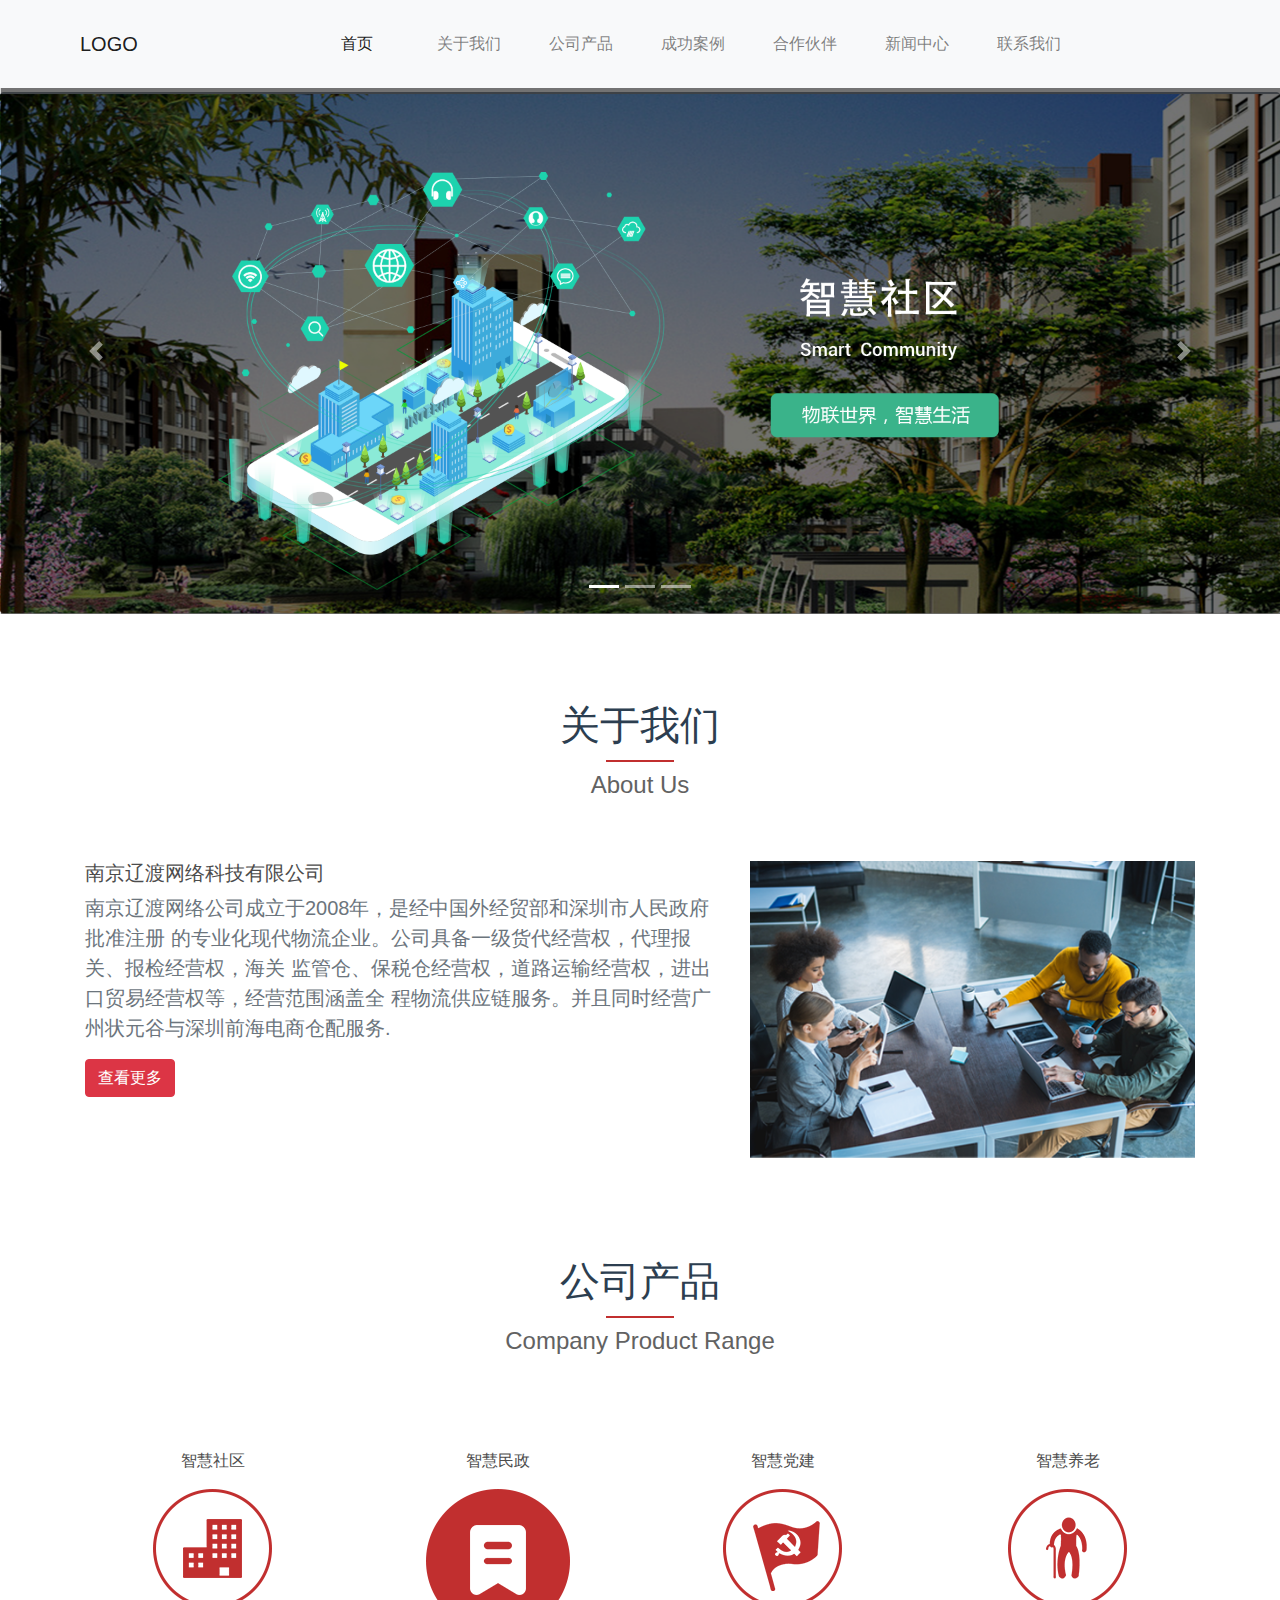
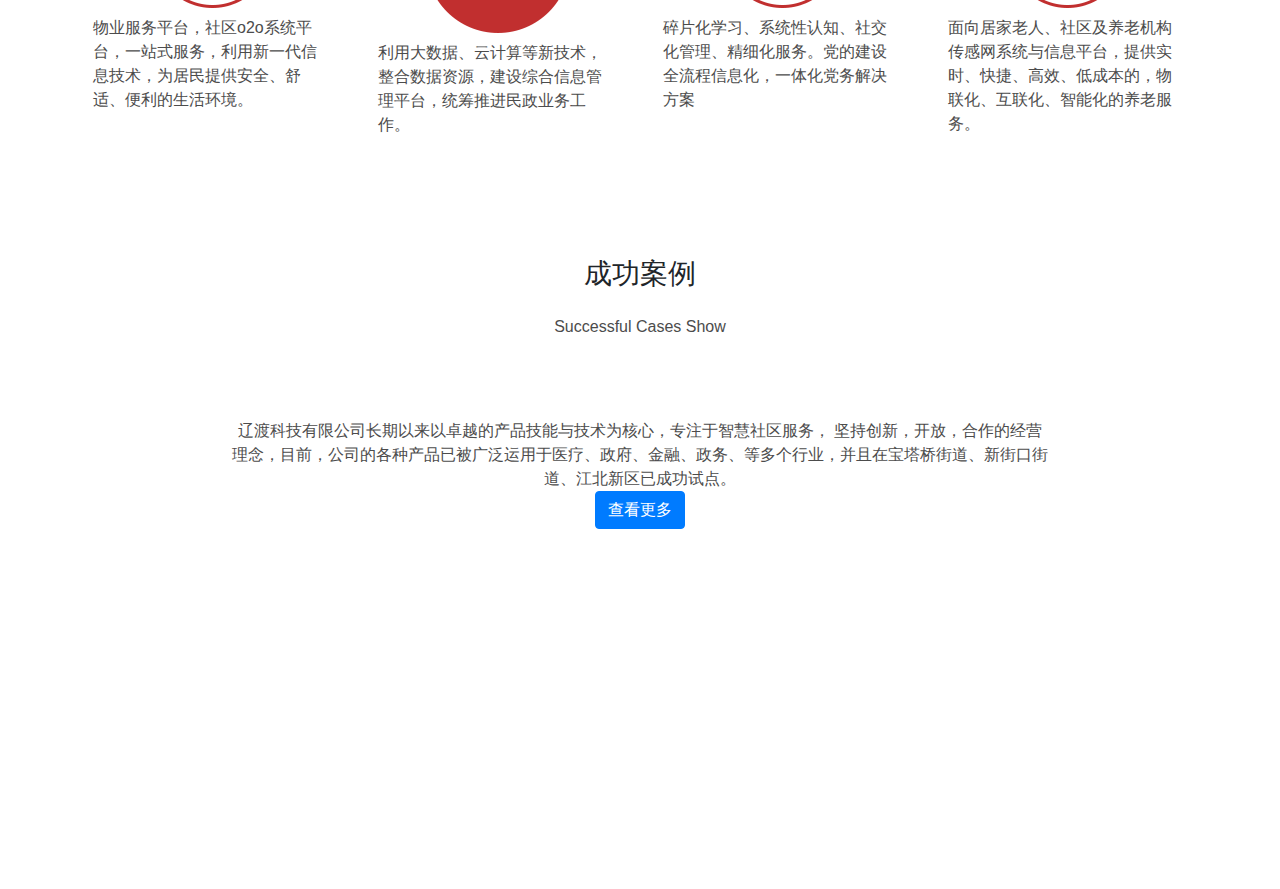
==== index.html @ c4d8506d "第一次提交" ====
<!DOCTYPE html>
<html lang="en">

<head>
  <meta charset="UTF-8">
  <meta name="viewport" content="width=device-width, initial-scale=1.0">
  <meta http-equiv="X-UA-Compatible" content="ie=edge">
  <title>首页</title>
  <link rel="stylesheet" href="css/bootstrap.min.css">
  <script src="js/jquery.min.js"></script>
  <!-- <script src="https://cdn.staticfile.org/popper.js/1.12.5/umd/popper.min.js"></script> -->
  <script src="js/bootstrap.min.js"></script>
  <link rel="stylesheet" href="css/app.css">
</head>

<body>
  <!-- 导航 -->
  <nav class="navbar navbar-expand-md navbar-light bg-light">
    <a class="navbar-brand" href="#">LOGO</a>
    <button class="navbar-toggler" type="button" data-toggle="collapse" data-target="#navbarNavDropdown"
      aria-controls="navbarNavDropdown" aria-expanded="false" aria-label="Toggle navigation">
      <span class="navbar-toggler-icon"></span>
    </button>
    <div class="collapse navbar-collapse justify-content-md-center" id="navbarNavDropdown">
      <ul class="navbar-nav">
        <li class="nav-item active">
          <a class="nav-link" href="#">首页<span class="sr-only">(current)</span></a>
        </li>
        <li class="nav-item">
          <a class="nav-link" href="#">关于我们</a>
        </li>
        <li class="nav-item">
          <a class="nav-link" href="#">公司产品</a>
        </li>
        <li class="nav-item">
          <a class="nav-link" href="#">成功案例</a>
        </li>
        <li class="nav-item">
          <a class="nav-link" href="#">合作伙伴</a>
        </li>
        <li class="nav-item">
          <a class="nav-link" href="#">新闻中心</a>
        </li>
        <li class="nav-item">
          <a class="nav-link" href="#">联系我们</a>
        </li>
      </ul>
    </div>
  </nav>

  <!-- 轮播 -->
  <div id="carouselExampleControls" class="carousel slide" data-ride="carousel">
    <ul class="carousel-indicators">
      <li data-target="#demo" data-slide-to="0" class="active"></li>
      <li data-target="#demo" data-slide-to="1"></li>
      <li data-target="#demo" data-slide-to="2"></li>
    </ul>
    <div class="carousel-inner">
      <div class="carousel-item active">
        <img class="d-block w-100" src="img/web/banner.png" alt="First slide">
      </div>
      <div class="carousel-item">
        <img class="d-block w-100" src="img/web/banner.png" alt="Second slide">
      </div>
      <div class="carousel-item">
        <img class="d-block w-100" src="img/web/banner.png" alt="Third slide">
      </div>
    </div>
    <a class="carousel-control-prev" href="#carouselExampleControls" role="button" data-slide="prev">
      <span class="carousel-control-prev-icon" aria-hidden="true"></span>
      <span class="sr-only">Previous</span>
    </a>
    <a class="carousel-control-next" href="#carouselExampleControls" role="button" data-slide="next">
      <span class="carousel-control-next-icon" aria-hidden="true"></span>
      <span class="sr-only">Next</span>
    </a>
  </div>

  <!-- 关于我们 -->
  <div class="container-fluid mt-5 mb-5">
      <div class="container intro-title text-center mt-5 p-5">
          <h3>关于我们</h3>
          <img src="img/web/line.png" alt="">
          <p>About Us</p>
      </div>
    <div class="container">
      <div class="row">
        <div class="col-lg-7">
          <h5>南京辽渡网络科技有限公司</h5>
          <p class="lead text-muted">南京辽渡网络公司成立于2008年，是经中国外经贸部和深圳市人民政府批准注册
            的专业化现代物流企业。公司具备一级货代经营权，代理报关、报检经营权，海关
            监管仓、保税仓经营权，道路运输经营权，进出口贸易经营权等，经营范围涵盖全
            程物流供应链服务。并且同时经营广州状元谷与深圳前海电商仓配服务.
          </p>
          <a href="#" class="btn btn-danger">查看更多</a>
        </div>
        <div class="col-lg-5">
          <img src="img/web/about-us.png" class="img-responsive" alt="">
        </div>
      </div>
    </div>
  </div>

  <!-- 公司产品 -->
  <div class="container-fluid mt-5 pt-1 main-product">
      <div class="container intro-title text-center mt-5 pt-2">
          <h3>公司产品</h3>
          <img src="img/web/line.png" alt="">
          <p>Company Product Range</p>
      </div>
      <div class="container pt-5">
          <div class="row mt-2">
              <div class="col-lg-3 text-center product-item pt-4">
                  <p class="product-item-title">智慧社区</p>
                  <img src="img/web/product-shequ.png" alt="">
                  <p class="product-item-content text-left p-2">物业服务平台，社区o2o系统平台，一站式服务，利用新一代信息技术，为居民提供安全、舒适、便利的生活环境。</p>
              </div>
              <div class="col-lg-3 text-center product-item-active pt-4">
                  <p class="product-item-title">智慧民政</p>
                  <img src="img/web/product-minzheng.png" alt="">
                  <p class="product-item-content text-left p-2">利用大数据、云计算等新技术，整合数据资源，建设综合信息管理平台，统筹推进民政业务工作。</p>
              </div>
              <div class="col-lg-3 text-center product-item pt-4">
                  <p class="product-item-title">智慧党建</p>
                  <img src="img/web/product-dangjian.png" alt="">
                  <p class="product-item-content text-left p-2">碎片化学习、系统性认知、社交化管理、精细化服务。党的建设全流程信息化，一体化党务解决方案</p>
              </div>
              <div class="col-lg-3 text-center product-item pt-4">
                  <p class="product-item-title">智慧养老</p>
                  <img src="img/web/product-older.png" alt="">
                  <p class="product-item-content text-left p-2">面向居家老人、社区及养老机构传感网系统与信息平台，提供实时、快捷、高效、低成本的，物联化、互联化、智能化的养老服务。</p>
              </div>
          </div>
      </div>
  </div>

  <!-- 成功案例 -->
  <div class="main text-center">
    <h3>成功案例</h3>
    <p>Successful Cases Show</p>
    <div class="container success-case">
      <div class="row">
        <p>辽渡科技有限公司长期以来以卓越的产品技能与技术为核心，专注于智慧社区服务，
          坚持创新，开放，合作的经营理念，目前，公司的各种产品已被广泛运用于医疗、政府、金融、政务、等多个行业，并且在宝塔桥街道、新街口街道、江北新区已成功试点。</p>
      </div>
      <a href="#" class="btn btn-primary">查看更多</a>

    </div>
  </div>





  <br><br>
  <br><br><br><br><br><br><br><br><br>
</body>

</html>
---- css/app.css ----
*{
  margin: 0px;
  padding:0px;
}
/* intro item */
/*intro item*/
.intro-title h3{font-size: 40px;line-height: 30px;letter-spacing: 0px;color: #2c3e50;}
.intro-title img{width:68px;}
.intro-title p{font-size: 24px;font-weight: normal;font-stretch: normal;line-height: 25px;color: #626262;}

h5,p{
  color: #4c4c4c;
}
/* 导航 */
@media (min-width: 768px) {
  .navbar{
    padding: 1.5rem 3rem;
    padding-left: 5rem
  }
  .nav-item  a {
    text-align: center;
    width: 7rem;
  }
}

/* 关于我们 */

.main {
  margin-bottom: 3rem;
}
@media (min-width: 768px) {
  .main {
    padding-top: 6rem;
    padding-bottom: 3rem;
  }
  .main h3{
    margin-bottom:1.5rem;
  }
  .main h5{
    margin-bottom:1rem;
  }
  .main>p {
    margin-bottom:5rem;
  }
  
}
@media (max-width: 767px) {
  .main {
    padding-top: 4rem;
  }
  .main .btn{
    margin-bottom: 1rem;
  }
}
.img-responsive {
  display: block;
  height: auto;
  max-width: 100%;
}
/* 公司产品 */
@media (max-width: 767px) {
  .com-pd p{
    padding: 1rem 2rem 2rem;
  }
}
@media (min-width: 768px) {
  .com-pd p{
    margin-top:2rem
 }
}

/* 成功案例 */
@media (max-width: 767px) {
  .success-case p{
    padding: 1rem 2rem 2rem;
  }
}
@media (min-width: 768px) {
  .success-case p{
    margin:0rem 10rem
 }
}
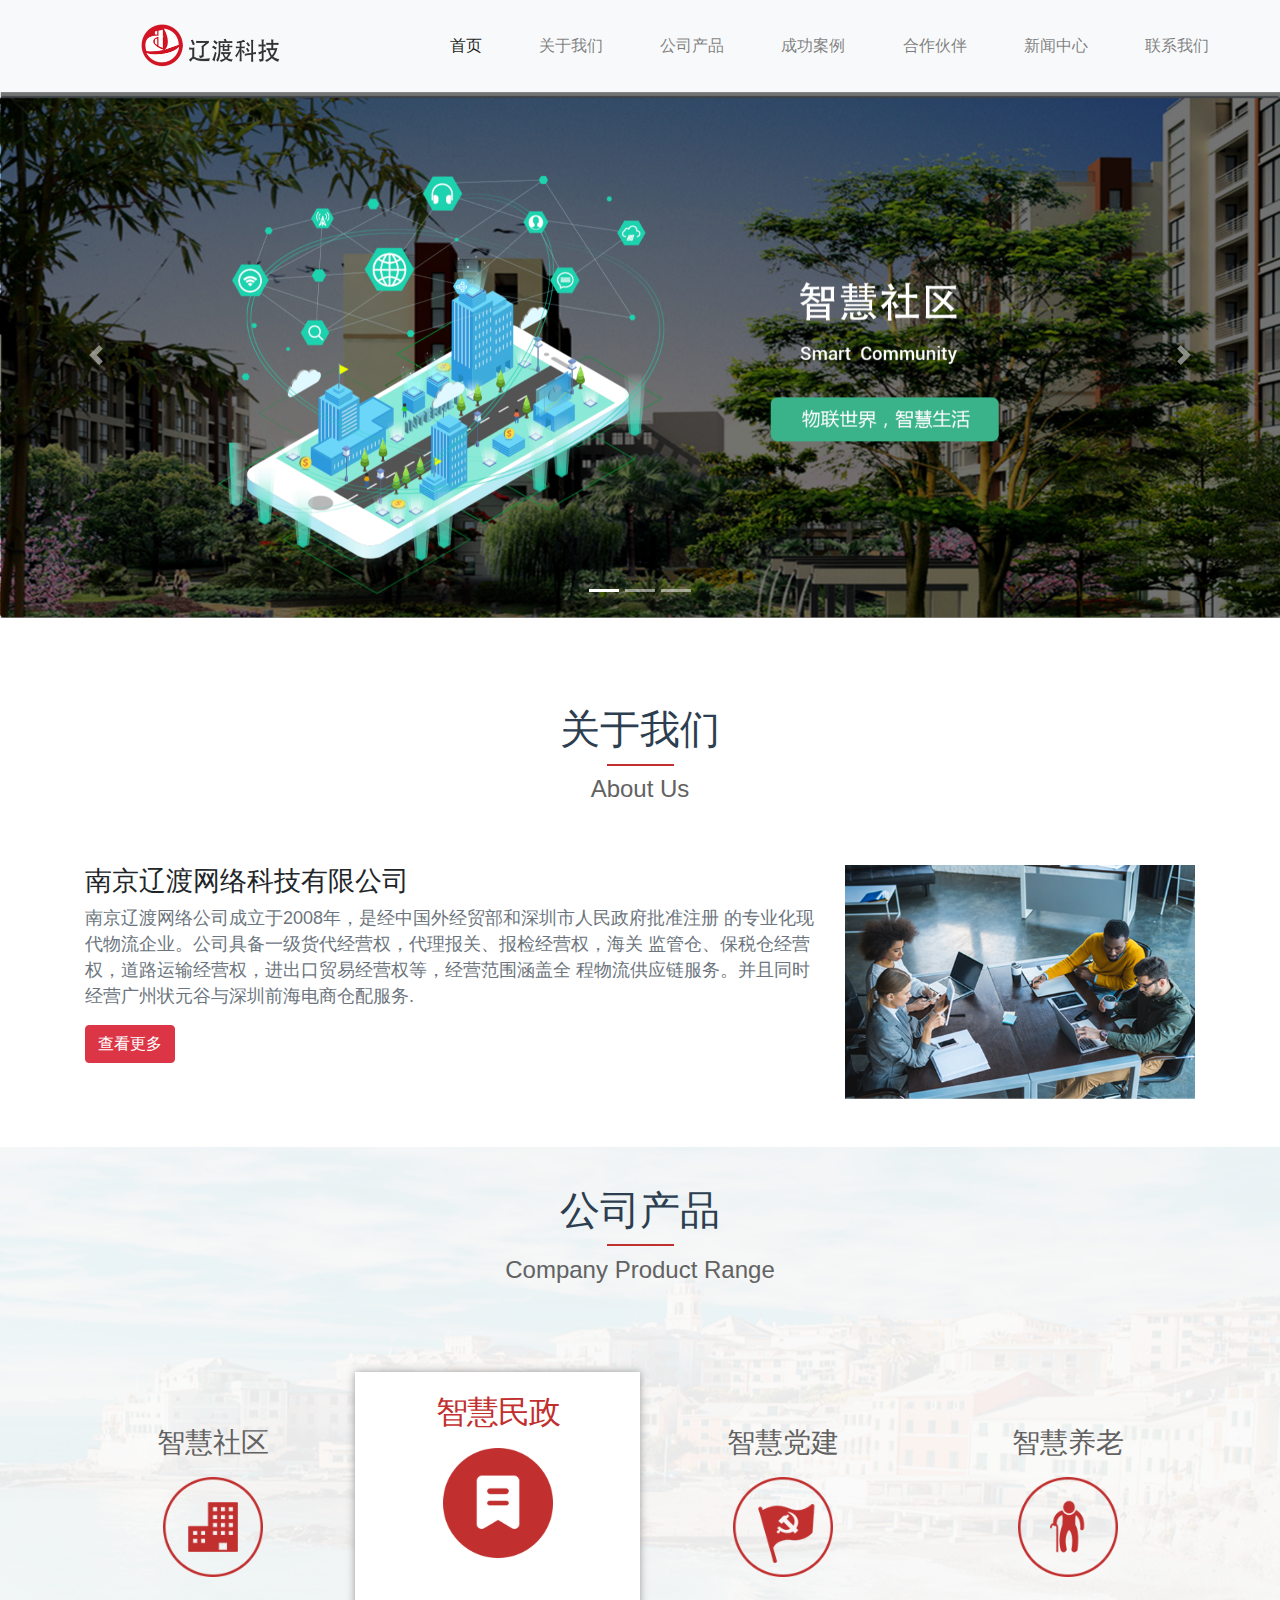
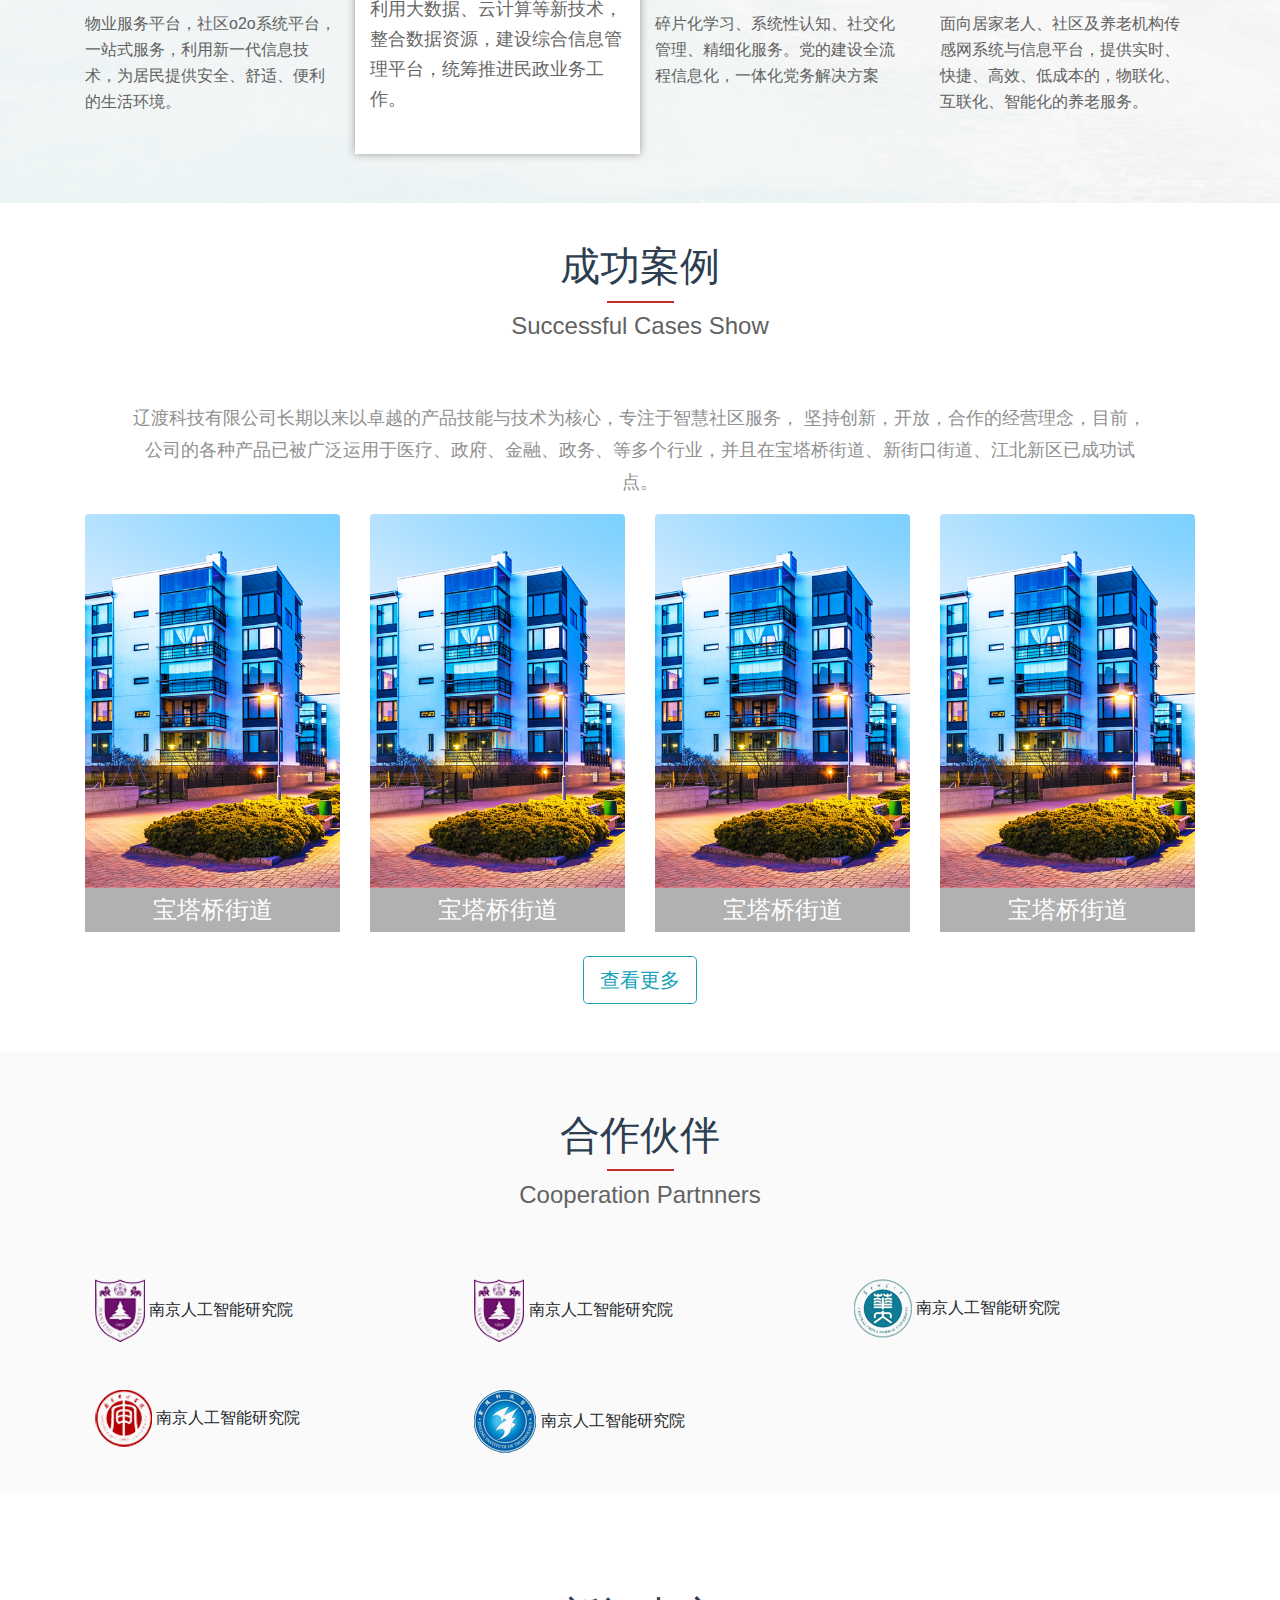
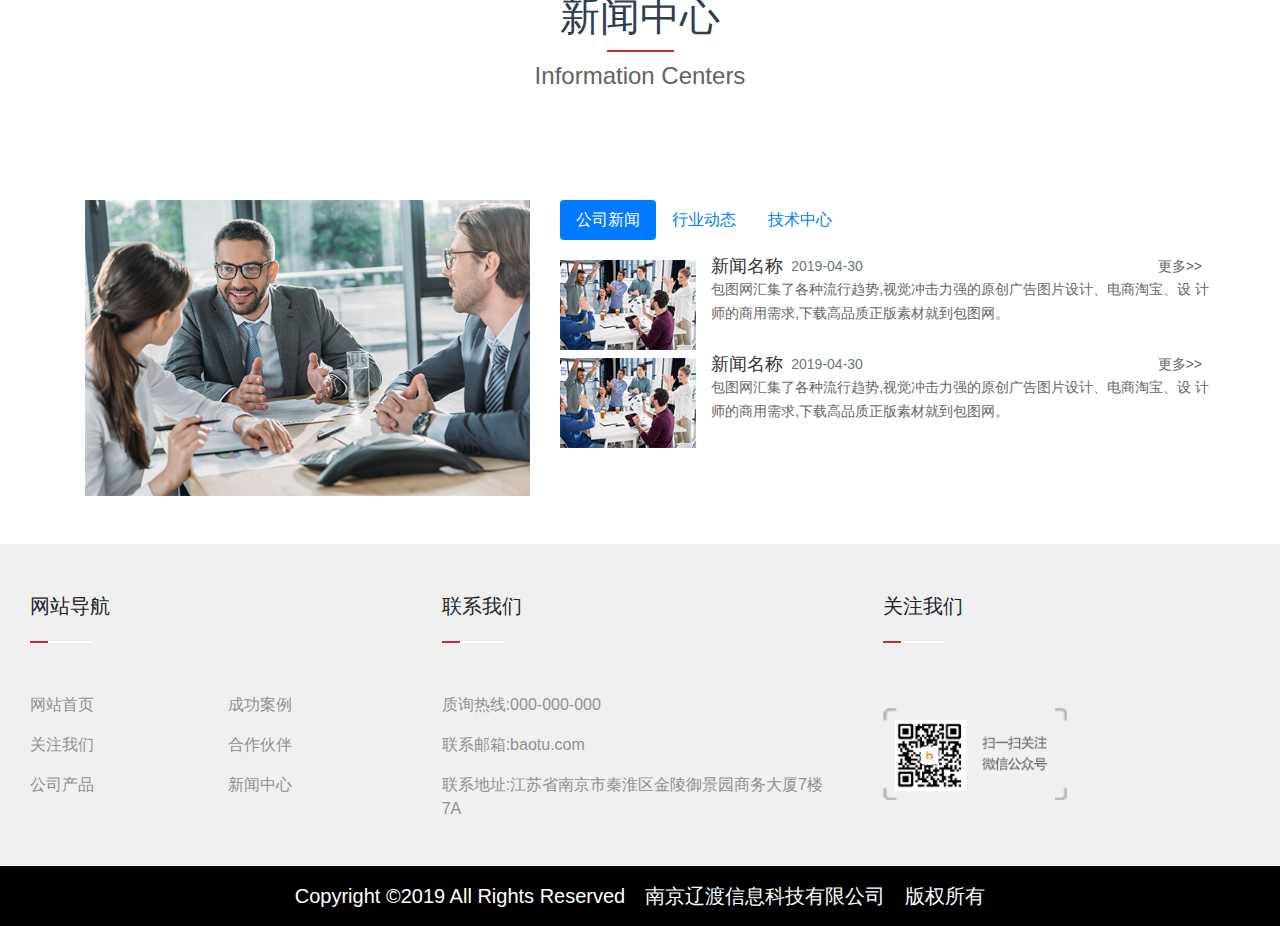
==== commit 7e95b095: "第一次提交" ====
--- a/index.html
+++ b/index.html
@@ -8,45 +8,49 @@
   <title>首页</title>
   <link rel="stylesheet" href="css/bootstrap.min.css">
   <script src="js/jquery.min.js"></script>
-  <!-- <script src="https://cdn.staticfile.org/popper.js/1.12.5/umd/popper.min.js"></script> -->
   <script src="js/bootstrap.min.js"></script>
   <link rel="stylesheet" href="css/app.css">
 </head>
 
 <body>
   <!-- 导航 -->
-  <nav class="navbar navbar-expand-md navbar-light bg-light">
-    <a class="navbar-brand" href="#">LOGO</a>
-    <button class="navbar-toggler" type="button" data-toggle="collapse" data-target="#navbarNavDropdown"
-      aria-controls="navbarNavDropdown" aria-expanded="false" aria-label="Toggle navigation">
-      <span class="navbar-toggler-icon"></span>
-    </button>
-    <div class="collapse navbar-collapse justify-content-md-center" id="navbarNavDropdown">
-      <ul class="navbar-nav">
-        <li class="nav-item active">
-          <a class="nav-link" href="#">首页<span class="sr-only">(current)</span></a>
-        </li>
-        <li class="nav-item">
-          <a class="nav-link" href="#">关于我们</a>
-        </li>
-        <li class="nav-item">
-          <a class="nav-link" href="#">公司产品</a>
-        </li>
-        <li class="nav-item">
-          <a class="nav-link" href="#">成功案例</a>
-        </li>
-        <li class="nav-item">
-          <a class="nav-link" href="#">合作伙伴</a>
-        </li>
-        <li class="nav-item">
-          <a class="nav-link" href="#">新闻中心</a>
-        </li>
-        <li class="nav-item">
-          <a class="nav-link" href="#">联系我们</a>
-        </li>
-      </ul>
-    </div>
-  </nav>
+  <header class="container-fluid p-0">
+    <nav class="navbar navbar-expand-md navbar-light bg-light container-fluid px-0 py-3 mx-0">
+      <div class=" col text-center"><img class="navbar-brand m-0" href="#" style="width:150px;"
+          src="img/web/logo.png"></img></div>
+      <button class="navbar-toggler mr-2" type="button" data-toggle="collapse" data-target="#navbarNavDropdown"
+        aria-controls="navbarNavDropdown" aria-expanded="false" aria-label="Toggle navigation">
+        <span class="navbar-toggler-icon"></span>
+      </button>
+      <div class="col-md-8">
+        <div class="collapse navbar-collapse justify-content-md-center" id="navbarNavDropdown">
+          <ul class="navbar-nav d-flex justify-content-between w-100 pr-5">
+            <li class="nav-item active">
+              <a class="nav-link" href="#">首页<span class="sr-only">(current)</span></a>
+            </li>
+            <li class="nav-item">
+              <a class="nav-link" href="#">关于我们</a>
+            </li>
+            <li class="nav-item">
+              <a class="nav-link" href="#">公司产品</a>
+            </li>
+            <li class="nav-item">
+              <a class="nav-link" href="#">成功案例</a>
+            </li>
+            <li class="nav-item">
+              <a class="nav-link" href="#">合作伙伴</a>
+            </li>
+            <li class="nav-item">
+              <a class="nav-link" href="#">新闻中心</a>
+            </li>
+            <li class="nav-item">
+              <a class="nav-link" href="#">联系我们</a>
+            </li>
+          </ul>
+        </div>
+      </div>
+    </nav>
+  </header>
 
   <!-- 轮播 -->
   <div id="carouselExampleControls" class="carousel slide" data-ride="carousel">
@@ -77,83 +81,292 @@
   </div>
 
   <!-- 关于我们 -->
-  <div class="container-fluid mt-5 mb-5">
-      <div class="container intro-title text-center mt-5 p-5">
-          <h3>关于我们</h3>
-          <img src="img/web/line.png" alt="">
-          <p>About Us</p>
-      </div>
-    <div class="container">
+  <section id="home_about">
+    <div class="container-fluid mt-5 mb-md-5">
+      <div class="container text-center mt-5 p-md-5">
+        <h3 class="title-CN">关于我们</h3>
+        <img src="img/web/line.png" alt="">
+        <p class="title-EN">About Us</p>
+      </div>
+      <div class="container">
+        <div class="row">
+          <div class="col-md-8">
+            <h5 class="about-title">南京辽渡网络科技有限公司</h5>
+            <p class="lead text-muted about-p">南京辽渡网络公司成立于2008年，是经中国外经贸部和深圳市人民政府批准注册
+              的专业化现代物流企业。公司具备一级货代经营权，代理报关、报检经营权，海关
+              监管仓、保税仓经营权，道路运输经营权，进出口贸易经营权等，经营范围涵盖全
+              程物流供应链服务。并且同时经营广州状元谷与深圳前海电商仓配服务.
+            </p>
+            <a href="#" class="btn btn-danger mb-3">查看更多</a>
+          </div>
+          <div class="col-md-4">
+            <img src="img/web/about-us.png" class="img-responsive w-100 " alt="">
+          </div>
+        </div>
+      </div>
+    </div>
+  </section>
+
+  <!-- 公司产品 -->
+  <section id="home_product">
+    <div class="container-fluid mt-md-5 pb-md-5 main-product">
+      <div class="container text-center mt-5 p-md-5">
+        <h3 class="title-CN">公司产品</h3>
+        <img src="img/web/line.png" alt="">
+        <p class="title-EN">Company Product Range</p>
+      </div>
+      <div class="container pt-xl-5">
+        <div class="row mt-2 text-center">
+          <div class="col-md-3 col-6 product-item pt-4">
+            <h3 class="product-title ">智慧社区</h3>
+            <img src="img/web/product-shequ.png" alt="">
+            <p class="product-p text-left py-md-4">物业服务平台，社区o2o系统平台，一站式服务，利用新一代信息技术，为居民提供安全、舒适、便利的生活环境。</p>
+          </div>
+          <div class="col-md-3 col-6 item-active pt-4">
+            <h3 class="product-title ">智慧民政</h3>
+            <img src="img/web/product-minzheng.png" alt="">
+            <p class="product-p text-left py-md-4">利用大数据、云计算等新技术，整合数据资源，建设综合信息管理平台，统筹推进民政业务工作。</p>
+          </div>
+          <div class="col-md-3 col-6 product-item pt-4">
+            <h3 class="product-title ">智慧党建</h3>
+            <img src="img/web/product-dangjian.png" alt="">
+            <p class="product-p text-left py-md-4">碎片化学习、系统性认知、社交化管理、精细化服务。党的建设全流程信息化，一体化党务解决方案</p>
+          </div>
+          <div class="col-md-3 col-6 product-item pt-4">
+            <h3 class="product-title ">智慧养老</h3>
+            <img src="img/web/product-older.png" alt="">
+            <p class="product-p text-left py-md-4">面向居家老人、社区及养老机构传感网系统与信息平台，提供实时、快捷、高效、低成本的，物联化、互联化、智能化的养老服务。</p>
+          </div>
+        </div>
+      </div>
+    </div>
+  </section>
+
+  <!-- 成功案例 -->
+  <section id="home_case">
+    <div class="container-fluid text-center  my-5">
+      <div class="container  mt-5 px-md-5">
+        <h3 class="title-CN">成功案例</h3>
+        <img src="img/web/line.png" alt="">
+        <p class="title-EN">Successful Cases Show</p>
+        <p class="container text-center pt-md-5 case-p">
+          辽渡科技有限公司长期以来以卓越的产品技能与技术为核心，专注于智慧社区服务，
+          坚持创新，开放，合作的经营理念，目前，公司的各种产品已被广泛运用于医疗、政府、金融、政务、等多个行业，并且在宝塔桥街道、新街口街道、江北新区已成功试点。
+        </p>
+      </div>
+      <div class="container">
+        <div class="row main-case-show ">
+          <figure class="col-md-3 mb-2 figure">
+            <img src="img/web/main-case-show01.png" class="figure-img img-fluid rounded-top mb-0" alt="">
+            <figcaption class="figure-caption">宝塔桥街道</figcaption>
+          </figure>
+          <figure class="col-md-3 mb-2 figure">
+            <img src="img/web/main-case-show01.png" class="figure-img img-fluid rounded-top mb-0" alt="">
+            <figcaption class="figure-caption">宝塔桥街道</figcaption>
+          </figure>
+          <figure class="col-md-3 mb-2 figure">
+            <img src="img/web/main-case-show01.png" class="figure-img img-fluid rounded-top mb-0" alt="">
+            <figcaption class="figure-caption">宝塔桥街道</figcaption>
+          </figure>
+          <figure class="col-md-3 mb-2 figure">
+            <img src="img/web/main-case-show01.png" class="figure-img img-fluid rounded-top mb-0" alt="">
+            <figcaption class="figure-caption">宝塔桥街道</figcaption>
+          </figure>
+        </div>
+      </div>
+      <div class="container text-center mt-3">
+        <a href="#" class="btn btn-outline-info btn-lg">查看更多</a>
+      </div>
+    </div>
+  </section>
+
+  <!-- 合作伙伴 -->
+  <section id="home_partner">
+    <div class="container-fluid mt-5 pt-1 main-parterner">
+      <div class="container intro-title text-center mt-md-5 p-3">
+        <h3 class="title-CN">合作伙伴</h3>
+        <img src="img/web/line.png" alt="">
+        <p class="title-EN">Cooperation Partnners</p>
+      </div>
+      <div class="container p-3">
+        <div class="row parterner-school">
+          <div class="col-4 p-4">
+            <img src="img/web/school01.png" alt="">
+            <span>南京人工智能研究院</span>
+          </div>
+          <div class="col-4 p-4">
+            <img src="img/web/school01.png" alt="">
+            <span>南京人工智能研究院</span>
+          </div>
+          <div class="col-4 p-4">
+            <img src="img/web/school02.png" alt="">
+            <span>南京人工智能研究院</span>
+          </div>
+          <div class="col-4 p-4">
+            <img src="img/web/school03.png" alt="">
+            <span>南京人工智能研究院</span>
+          </div>
+          <div class="col-4 p-4">
+            <img src="img/web/school04.png" alt="">
+            <span>南京人工智能研究院</span>
+          </div>
+        </div>
+      </div>
+    </div>
+  </section>
+
+  <!-- 新闻中心 -->
+  <section id="home_infor">
+    <div class="container-fluid mt-5 mb-md-5">
+      <div class="container text-center mt-5 p-md-5">
+        <h3 class="title-CN">新闻中心</h3>
+        <img src="img/web/line.png" alt="">
+        <p class="title-EN">Information Centers</p>
+      </div>
+    </div>
+    <div class="container mb-md-5">
       <div class="row">
-        <div class="col-lg-7">
-          <h5>南京辽渡网络科技有限公司</h5>
-          <p class="lead text-muted">南京辽渡网络公司成立于2008年，是经中国外经贸部和深圳市人民政府批准注册
-            的专业化现代物流企业。公司具备一级货代经营权，代理报关、报检经营权，海关
-            监管仓、保税仓经营权，道路运输经营权，进出口贸易经营权等，经营范围涵盖全
-            程物流供应链服务。并且同时经营广州状元谷与深圳前海电商仓配服务.
-          </p>
-          <a href="#" class="btn btn-danger">查看更多</a>
-        </div>
-        <div class="col-lg-5">
-          <img src="img/web/about-us.png" class="img-responsive" alt="">
-        </div>
-      </div>
-    </div>
-  </div>
-
-  <!-- 公司产品 -->
-  <div class="container-fluid mt-5 pt-1 main-product">
-      <div class="container intro-title text-center mt-5 pt-2">
-          <h3>公司产品</h3>
-          <img src="img/web/line.png" alt="">
-          <p>Company Product Range</p>
-      </div>
-      <div class="container pt-5">
-          <div class="row mt-2">
-              <div class="col-lg-3 text-center product-item pt-4">
-                  <p class="product-item-title">智慧社区</p>
-                  <img src="img/web/product-shequ.png" alt="">
-                  <p class="product-item-content text-left p-2">物业服务平台，社区o2o系统平台，一站式服务，利用新一代信息技术，为居民提供安全、舒适、便利的生活环境。</p>
-              </div>
-              <div class="col-lg-3 text-center product-item-active pt-4">
-                  <p class="product-item-title">智慧民政</p>
-                  <img src="img/web/product-minzheng.png" alt="">
-                  <p class="product-item-content text-left p-2">利用大数据、云计算等新技术，整合数据资源，建设综合信息管理平台，统筹推进民政业务工作。</p>
-              </div>
-              <div class="col-lg-3 text-center product-item pt-4">
-                  <p class="product-item-title">智慧党建</p>
-                  <img src="img/web/product-dangjian.png" alt="">
-                  <p class="product-item-content text-left p-2">碎片化学习、系统性认知、社交化管理、精细化服务。党的建设全流程信息化，一体化党务解决方案</p>
-              </div>
-              <div class="col-lg-3 text-center product-item pt-4">
-                  <p class="product-item-title">智慧养老</p>
-                  <img src="img/web/product-older.png" alt="">
-                  <p class="product-item-content text-left p-2">面向居家老人、社区及养老机构传感网系统与信息平台，提供实时、快捷、高效、低成本的，物联化、互联化、智能化的养老服务。</p>
-              </div>
-          </div>
-      </div>
-  </div>
-
-  <!-- 成功案例 -->
-  <div class="main text-center">
-    <h3>成功案例</h3>
-    <p>Successful Cases Show</p>
-    <div class="container success-case">
-      <div class="row">
-        <p>辽渡科技有限公司长期以来以卓越的产品技能与技术为核心，专注于智慧社区服务，
-          坚持创新，开放，合作的经营理念，目前，公司的各种产品已被广泛运用于医疗、政府、金融、政务、等多个行业，并且在宝塔桥街道、新街口街道、江北新区已成功试点。</p>
-      </div>
-      <a href="#" class="btn btn-primary">查看更多</a>
-
-    </div>
-  </div>
-
-
-
-
-
-  <br><br>
-  <br><br><br><br><br><br><br><br><br>
+        <div class="col-md-5">
+          <img src="img/web/news-pic.png" class="img-responsive w-100 d-none d-md-block" alt="">
+        </div>
+        <div class="col-md-7">
+          <ul class="nav nav-pills mb-3" id="pills-tab" role="tablist">
+            <li class="nav-item">
+              <a class="nav-link active" id="pills-home-tab" data-toggle="pill" href="#pills-home" role="tab"
+                aria-controls="pills-home" aria-selected="true">公司新闻</a>
+            </li>
+            <li class="nav-item">
+              <a class="nav-link" id="pills-profile-tab" data-toggle="pill" href="#pills-profile" role="tab"
+                aria-controls="pills-profile" aria-selected="false">行业动态</a>
+            </li>
+            <li class="nav-item">
+              <a class="nav-link" id="pills-contact-tab" data-toggle="pill" href="#pills-contact" role="tab"
+                aria-controls="pills-contact" aria-selected="false">技术中心</a>
+            </li>
+          </ul>
+          <div class="tab-content" id="pills-tabContent">
+            <div class="tab-pane fade show active" id="pills-home" role="tabpanel" aria-labelledby="pills-home-tab">
+              <div class="row p-0 tab-news-item">
+                <div class="col-3"><img src="img/web/news-pic01.png" class="w-100 img-responsive py-1" alt=""></div>
+                <div class="col-9 p-0">
+                  <h4 class="float-left mb-0">新闻名称</h4>
+                  <span class="float-left pl-2 text-muted">2019-04-30</span>
+                  <a href="#" class="float-right pr-2">更多&gt;&gt;</a>
+                  <p>包图网汇集了各种流行趋势,视觉冲击力强的原创广告图片设计、电商淘宝、设
+                    计师的商用需求,下载高品质正版素材就到包图网。</p>
+                </div>
+              </div>
+              <div class="row p-0 tab-news-item">
+                <div class="col-3"><img src="img/web/news-pic01.png" class="w-100 img-responsive py-1" alt=""></div>
+                <div class="col-9 p-0">
+                  <h4 class="float-left mb-0">新闻名称</h4>
+                  <span class="float-left pl-2 text-muted">2019-04-30</span>
+                  <a href="#" class="float-right pr-2">更多&gt;&gt;</a>
+                  <p>包图网汇集了各种流行趋势,视觉冲击力强的原创广告图片设计、电商淘宝、设
+                    计师的商用需求,下载高品质正版素材就到包图网。</p>
+                </div>
+              </div>
+            </div>
+            <div class="tab-pane fade" id="pills-profile" role="tabpanel" aria-labelledby="pills-profile-tab">
+              <div class="row p-0 tab-news-item">
+                <div class="col-3"><img src="img/web/news-pic01.png" class="w-100 img-responsive py-1" alt=""></div>
+                <div class="col-9 p-0">
+                  <h4 class="float-left mb-0">新闻名称</h4>
+                  <span class="float-left pl-2 text-muted">2019-04-30</span>
+                  <a href="#" class="float-right pr-2">更多&gt;&gt;</a>
+                  <p>包图网汇集了各种流行趋势,视觉冲击力强的原创广告图片设计、电商淘宝、设
+                    计师的商用需求,下载高品质正版素材就到包图网。</p>
+                </div>
+              </div>
+            </div>
+            <div class="tab-pane fade" id="pills-contact" role="tabpanel" aria-labelledby="pills-contact-tab">
+              <div class="row p-0 tab-news-item">
+                <div class="col-3"><img src="img/web/news-pic01.png" class="w-100 img-responsive py-1" alt=""></div>
+                <div class="col-9 p-0">
+                  <h4 class="float-left mb-0">新闻名称</h4>
+                  <span class="float-left pl-2 text-muted">2019-04-30</span>
+                  <a href="#" class="float-right pr-2">更多&gt;&gt;</a>
+                  <p>包图网汇集了各种流行趋势,视觉冲击力强的原创广告图片设计、电商淘宝、设
+                    计师的商用需求,下载高品质正版素材就到包图网。</p>
+                </div>
+              </div>
+              <div class="row p-0 tab-news-item">
+                <div class="col-3"><img src="img/web/news-pic01.png" class="w-100 img-responsive py-1" alt=""></div>
+                <div class="col-9 p-0">
+                  <h4 class="float-left mb-0">新闻名称</h4>
+                  <span class="float-left pl-2 text-muted">2019-04-30</span>
+                  <a href="#" class="float-right pr-2">更多&gt;&gt;</a>
+                  <p>包图网汇集了各种流行趋势,视觉冲击力强的原创广告图片设计、电商淘宝、设
+                    计师的商用需求,下载高品质正版素材就到包图网。</p>
+                </div>
+              </div>
+              <div class="row p-0 tab-news-item">
+                <div class="col-3"><img src="img/web/news-pic01.png" class="w-100 img-responsive py-1" alt=""></div>
+                <div class="col-9 p-0">
+                  <h4 class="float-left mb-0">新闻名称</h4>
+                  <span class="float-left pl-2 text-muted">2019-04-30</span>
+                  <a href="#" class="float-right pr-2">更多&gt;&gt;</a>
+                  <p>包图网汇集了各种流行趋势,视觉冲击力强的原创广告图片设计、电商淘宝、设
+                    计师的商用需求,下载高品质正版素材就到包图网。</p>
+                </div>
+              </div>
+            </div>
+          </div>
+        </div>
+
+      </div>
+    </div>
+  </section>
+
+  <!-- 页尾 -->
+  <footer class="container-fluid mt-5">
+    <div class="row">
+      <div class="col-6 col-md-4">
+        <div class="container">
+          <h5>网站导航</h5>
+          <img src="img/web/line2.png" alt="">
+          <div class="cointer">
+            <div class="row">
+              <div class="col-12 col-md-6">
+                <p>网站首页</p>
+                <p>关注我们</p>
+                <p>公司产品</p>
+              </div>
+              <div class="col-12 col-md-6">
+                <p>成功案例</p>
+                <p>合作伙伴</p>
+                <p>新闻中心</p>
+              </div>
+            </div>
+          </div>
+        </div>
+      </div>
+      <div class="col-6 col-md-4">
+        <h5>联系我们</h5>
+        <img src="img/web/line2.png" alt="">
+        <p>质询热线:000-000-000</p>
+        <p>联系邮箱:baotu.com</p>
+        <p>联系地址:江苏省南京市秦淮区金陵御景园商务大厦7楼7A</p>
+      </div>
+      <div class="col-6 col-md-4">
+        <div class="container pb-3">
+          <h5>关注我们</h5>
+          <img src="img/web/line2.png" alt="">
+          <div class="container">
+            <div class="row ">
+              <img src="img/web/erweima.png" alt="" class="w-50 img-responsive">
+            </div>
+          </div>
+        </div>
+      </div>
+    </div>
+  </footer>
+  <div class="container-fluid footer-cp text-center">
+    Copyright ©2019 All Rights Reserved　南京辽渡信息科技有限公司　版权所有
+    <div />
+
+
+
 </body>
 
 </html>--- a/css/app.css
+++ b/css/app.css
@@ -1,82 +1,239 @@
-*{
-  margin: 0px;
-  padding:0px;
-}
-/* intro item */
-/*intro item*/
-.intro-title h3{font-size: 40px;line-height: 30px;letter-spacing: 0px;color: #2c3e50;}
-.intro-title img{width:68px;}
-.intro-title p{font-size: 24px;font-weight: normal;font-stretch: normal;line-height: 25px;color: #626262;}
-
-h5,p{
-  color: #4c4c4c;
-}
+
+/******************* 公共样式 **********************/
 /* 导航 */
-@media (min-width: 768px) {
-  .navbar{
-    padding: 1.5rem 3rem;
-    padding-left: 5rem
-  }
-  .nav-item  a {
-    text-align: center;
-    width: 7rem;
-  }
-}
-
-/* 关于我们 */
-
-.main {
-  margin-bottom: 3rem;
-}
-@media (min-width: 768px) {
-  .main {
-    padding-top: 6rem;
-    padding-bottom: 3rem;
-  }
-  .main h3{
-    margin-bottom:1.5rem;
-  }
-  .main h5{
-    margin-bottom:1rem;
-  }
-  .main>p {
-    margin-bottom:5rem;
+.navbar-light .navbar-nav a:hover{
+  border-bottom: 2px solid #c12f2f;
+}
+
+/* 首页标题 */
+
+  .title-CN{
+    font-size: 28px;
+    line-height: 20px;
+    letter-spacing: 0px;
+    color: #2c3e50;
+  }
+ 
+  .title-EN{
+    font-size: 16px;
+    font-weight: normal;
+    font-stretch: normal;
+    line-height: 20px;
+    color: #626262;
+  }
+
+/******************* 关于我们 **********************/
+  #home_about .about-title{
+    font-size: 20px;
+    letter-spacing: 0px;
+  }
+  #home_about .about-p{
+    font-size:15px;
+    line-height: 19px;
+    font-weight: normal;
+      font-stretch: normal;
+  }
+
+/******************* 公司产品 **********************/
+  #home_product .product-title{
+    font-size: 20px;
+    letter-spacing: 0px;
+    color: #626262;
+    font-weight: normal;
+    font-stretch: normal;
+    margin-bottom: 0rem,
+    
+  }
+  #home_product .product-p{
+    font-size:14px;
+    line-height: 19px;
+    font-weight: normal;
+    font-stretch: normal;
+    color: #626262;
+  }
+  #home_product .product-item img{
+    width: 75px;
+    height: 75px;
+    margin: 5px
+  }
+  #home_product .item-active{
+    width: 342px;
+    height:100%;
+    margin-top: -10px;
+    box-shadow:0px 0px 8px 0px #999;
+  }
+ 
+  #home_product .item-active img{
+    width: 75px;
+    height:75px;
+    margin:8px;
+  }
+  #home_product .item-active .product-p{
+    font-size: 15px;
+    line-height: 20px;
+    color: #666;
+  }
+
+/******************* 成功案例 **********************/
+  #home_case .case-p{
+    font-size: 15px;
+    line-height: 25px;
+    letter-spacing: 0px;
+    color: #909090;
+  }
+  #home_case .figure-caption{
+    width: 100%;
+    background-color: #000000;
+    opacity: 0.3;
+    font-size: 24px;
+    line-height: 44px;
+    color: #fff;
+  }
+
+/******************* 新闻中心 **********************/
+
+.tab-news-item a,.tab-news-item span,.tab-news-item p{
+  font-size: 14px;
+  color: #666;
+}
+.tab-news-item h4{
+  display: inline-block;
+  font-size: 18px;
+  color: #333;
+}
+.tab-news-item p{
+  width:100%;
+  overflow: hidden;
+  text-overflow: ellipsis;
+  display:-webkit-box;
+  -webkit-line-clamp: 2;
+  -webkit-box-orient: vertical;
+  line-height: 24px;
+}
+
+
+.main-parterner{
+  background-color: #fafafa;
+  margin: 60px 0;
+}
+
+/******************* 页脚 **********************/
+footer {
+  background: #f0f0f0;
+}
+footer p{
+  margin-bottom:0px;
+  color: #909090;
+}
+footer h5{
+  margin-top:25px;
+}
+
+.footer-cp{
+  background-color: #000;
+  color:#fff;
+  line-height: 30px;
+  font-size: 16px;
+}
+
+
+
+
+
+  @media (min-width: 768px) {   /* 大屏幕设备 桌面*/
+ /* 首页主标题 */
+    .title-CN{
+      font-size: 40px;
+      line-height: 30px;
+
+    } 
+    .title-EN{
+      font-size: 24px;
+      line-height: 25px;
+    }
+
+    .navbar-nav li:after{  
+      background: #00ce60;
+      transition: all .2s ease;
+    }
+/******************* 关于我们 **********************/
+    #home_about .about-title{
+      font-size: 27px;
+    }
+    #home_about .about-p{
+      font-size:18px;
+      line-height: 26px;
+      letter-spacing: 0px;
+    }
+/******************* 公司产品 **********************/
+    .main-product{background: url('../img/web/product-bg.png') no-repeat 100%;}
+
+    #home_product .product-title{
+      font-size: 28px;
+      color: #626262;
+    }
+    #home_product .product-p{
+      font-size:16px;
+      line-height: 26px;
+      letter-spacing: 0px;
+      color: #626262;
+    }
+    #home_product .product-item img{
+      width: 100px;
+      height: 100px;
+      margin: 10px
+    }
+    #home_product .item-active{
+      width: 342px;
+      height:100%;
+      background-color: #fff;
+      margin-top: -30px;
+    }
+    #home_product .item-active .product-title{
+      font-size: 32px;
+      line-height: 32px;
+      letter-spacing: -1px;
+      color: #c12f2f;
+    }
+    #home_product .item-active img{
+      width: 110px;
+      height:110px;
+      margin:12px;
+    }
+    #home_product .item-active .product-p{
+      font-size: 18px;
+      line-height: 30px;
+    }
+/******************* 成功案例 **********************/
+    #home_case .case-p{
+      font-size: 18px;
+      line-height: 32px;
+    }
+   
+/******************* 页脚 **********************/
+footer img{
+  margin:15px 0 50px;
+}
+footer h5{
+  margin-top:50px;
+}
+footer p{
+  margin-bottom:1rem;
+}
+.footer-cp{
+  font-size: 20px;
+  line-height: 60px
+}
+
   }
   
-}
-@media (max-width: 767px) {
-  .main {
-    padding-top: 4rem;
-  }
-  .main .btn{
-    margin-bottom: 1rem;
-  }
-}
-.img-responsive {
-  display: block;
-  height: auto;
-  max-width: 100%;
-}
-/* 公司产品 */
-@media (max-width: 767px) {
-  .com-pd p{
-    padding: 1rem 2rem 2rem;
-  }
-}
-@media (min-width: 768px) {
-  .com-pd p{
-    margin-top:2rem
- }
-}
-
-/* 成功案例 */
-@media (max-width: 767px) {
-  .success-case p{
-    padding: 1rem 2rem 2rem;
-  }
-}
-@media (min-width: 768px) {
-  .success-case p{
-    margin:0rem 10rem
- }
-}+
+
+
+
+
+
+
+
+
+     